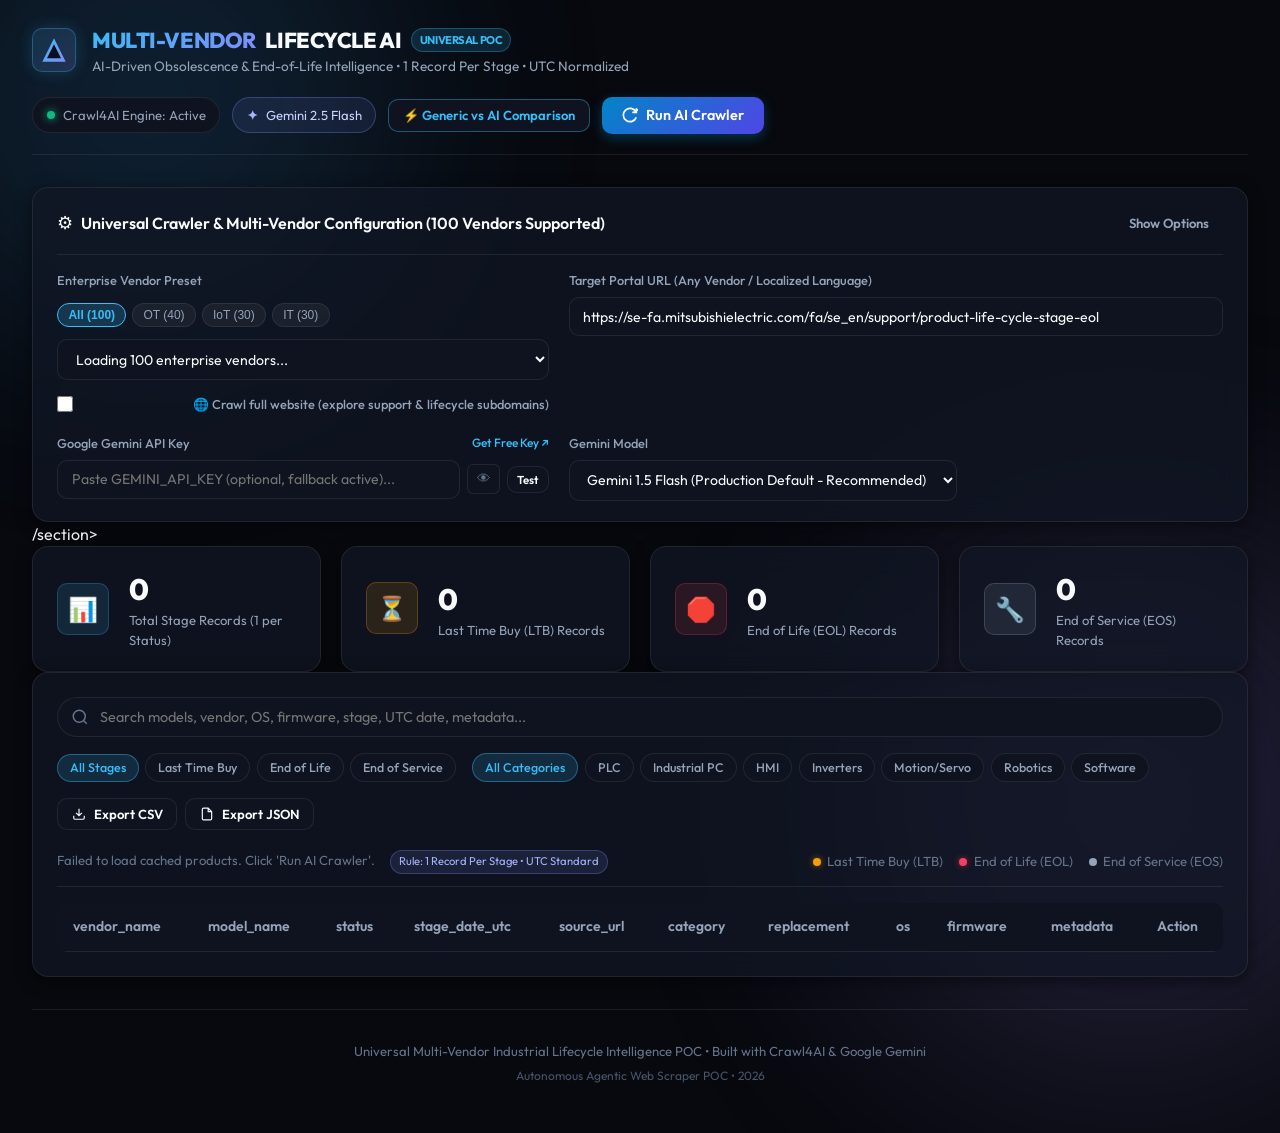
==== web/index.html @ 578382b9 "feat: enterprise multi-vendor lifecycle AI scraper with full site crawl" ====
<!DOCTYPE html>
<html lang="en">
<head>
  <meta charset="UTF-8">
  <meta name="viewport" content="width=device-width, initial-scale=1.0">
  <title>Universal Multi-Vendor EOL & Lifecycle AI Scraper</title>
  <meta name="description" content="AI-powered multi-vendor crawler and structured lifecycle intelligence engine supporting Mitsubishi, Siemens, Schneider, Rockwell and any industrial vendor with Crawl4AI and Google Gemini.">
  <link rel="preconnect" href="https://fonts.googleapis.com">
  <link rel="preconnect" href="https://fonts.gstatic.com" crossorigin>
  <link href="https://fonts.googleapis.com/css2?family=Outfit:wght@300;400;500;600;700;800&family=JetBrains+Mono:wght@400;500;600&display=swap" rel="stylesheet">
  <link rel="stylesheet" href="styles.css">
</head>
<body class="dark-theme">
  <!-- Background Glow Accents -->
  <div class="bg-glow-orb orb-1"></div>
  <div class="bg-glow-orb orb-2"></div>

  <div class="app-layout">
    <!-- Navigation Header -->
    <header class="app-header">
      <div class="brand-container">
        <div class="brand-logo">
          <svg width="28" height="28" viewBox="0 0 24 24" fill="none" stroke="currentColor" stroke-width="2">
            <polygon points="12 2 2 22 22 22" fill="url(#brandGrad)" stroke="none"/>
            <polygon points="12 7 6 19 18 19" fill="#0b0f19" stroke="none"/>
            <defs>
              <linearGradient id="brandGrad" x1="0%" y1="0%" x2="100%" y2="100%">
                <stop offset="0%" stop-color="#38bdf8"/>
                <stop offset="100%" stop-color="#818cf8"/>
              </linearGradient>
            </defs>
          </svg>
        </div>
        <div>
          <div class="brand-title">
            <span class="gradient-text">MULTI-VENDOR</span> LIFECYCLE AI
            <span class="badge badge-poc">UNIVERSAL POC</span>
          </div>
          <div class="brand-subtitle">AI-Driven Obsolescence & End-of-Life Intelligence &bull; 1 Record Per Stage &bull; UTC Normalized</div>
        </div>
      </div>

      <div class="header-status">
        <div class="status-pill" id="crawlerStatusPill">
          <span class="status-dot"></span>
          <span class="status-text">Crawl4AI Engine: Active</span>
        </div>
        <div class="status-pill ai-pill" id="geminiStatusPill">
          <span class="ai-icon">✦</span>
          <span class="status-text" id="geminiModelLabel">Gemini 2.5 Flash</span>
        </div>
        <button class="btn btn-secondary btn-sm" id="openComparisonBtn" style="border-color: rgba(56, 189, 248, 0.4); color: var(--accent-cyan);">
          ⚡ Generic vs AI Comparison
        </button>
        <button class="btn btn-primary" id="triggerCrawlBtn">
          <svg width="16" height="16" viewBox="0 0 24 24" fill="none" stroke="currentColor" stroke-width="2.5">
            <path d="M21.5 2v6h-6M21.34 15.57a10 10 0 1 1-.57-8.38l5.67-5.67"/>
          </svg>
          Run AI Crawler
        </button>
      </div>
    </header>

    <!-- Main Container -->
    <main class="main-content">
      <!-- AI Crawler Control Console -->
      <section class="control-panel glass-panel">
        <div class="panel-header">
          <div class="panel-title-group">
            <span class="panel-icon">⚙</span>
            <h3>Universal Crawler & Multi-Vendor Configuration (100 Vendors Supported)</h3>
          </div>
          <button class="btn btn-ghost btn-sm" id="toggleConfigBtn">Show Options</button>
        </div>

        <div class="config-grid" id="configGrid">
          <div class="form-group">
            <label for="vendorPresetSelect">Enterprise Vendor Preset</label>
            <div class="sector-filter-group" id="sectorFilterGroup">
              <button class="sector-pill active" data-sector="ALL">All (100)</button>
              <button class="sector-pill" data-sector="OT">OT (40)</button>
              <button class="sector-pill" data-sector="IoT">IoT (30)</button>
              <button class="sector-pill" data-sector="IT">IT (30)</button>
            </div>
            <select id="vendorPresetSelect" class="form-select" style="margin-top: 0.4rem;">
              <option value="">Loading 100 enterprise vendors...</option>
            </select>
            <label class="site-crawl-toggle">
              <input type="checkbox" id="siteCrawlCheckbox">
              <span>🌐 Crawl full website (explore support & lifecycle subdomains)</span>
            </label>
          </div>

          <div class="form-group" style="grid-column: span 2;">
            <label for="targetUrlInput">Target Portal URL (Any Vendor / Localized Language)</label>
            <input type="url" id="targetUrlInput" class="form-input" value="https://se-fa.mitsubishielectric.com/fa/se_en/support/product-life-cycle-stage-eol" placeholder="Enter any vendor URL...">
          </div>

          <div class="form-group">
            <label for="geminiApiKeyInput">
              Google Gemini API Key
              <a href="https://aistudio.google.com/app/apikey" target="_blank" class="helper-link">Get Free Key ↗</a>
            </label>
            <div class="input-with-action">
              <input type="password" id="geminiApiKeyInput" class="form-input" placeholder="Paste GEMINI_API_KEY (optional, fallback active)...">
              <button class="btn-input-action" id="toggleApiKeyVisibility" title="Toggle visibility">👁</button>
              <button type="button" class="btn btn-secondary btn-sm" id="testKeyBtn" style="padding: 0.3rem 0.6rem; font-size: 0.72rem; flex-shrink: 0;">Test</button>
            </div>
            <div id="keyValidationStatus" style="font-size: 0.75rem; margin-top: 0.35rem; display: none;"></div>
          </div>

          <div class="form-group">
            <label for="geminiModelSelect">Gemini Model</label>
            <select id="geminiModelSelect" class="form-select">
              <option value="gemini-1.5-flash" selected>Gemini 1.5 Flash (Production Default - Recommended)</option>
              <option value="gemini-2.0-flash">Gemini 2.0 Flash (Next-Gen Fast)</option>
              <option value="gemini-3.8-flash">Gemini 3.8 Flash (Latest)</option>
              <option value="gemini-1.5-pro">Gemini 1.5 Pro (Deep Multilingual Reasoning)</option>
            </select>
          </div>
        </div>

        <!-- Crawler Progress Live Banner & 6-Stage Stepper -->
        <div class="crawler-progress-bar" id="crawlerProgressContainer" style="display: none; flex-direction: column; gap: 0.75rem;">
          <div class="progress-info">
            <div class="spinner"></div>
            <span id="crawlerProgressText">Initializing Crawl4AI headless browser...</span>
          </div>
          <div class="progress-track">
            <div class="progress-fill" id="crawlerProgressFill"></div>
          </div>
          <!-- 6-Stage Workflow Stepper -->
          <div class="workflow-stepper" id="workflowStepper">
            <div class="step-item" id="stepDiscovery"><span class="step-num">1</span> Discovery</div>
            <div class="step-divider"></div>
            <div class="step-item" id="stepExtraction"><span class="step-num">2</span> Extraction</div>
            <div class="step-divider"></div>
            <div class="step-item" id="stepNormalisation"><span class="step-num">3</span> Normalisation</div>
            <div class="step-divider"></div>
            <div class="step-item" id="stepSanitisation"><span class="step-num">4</span> Sanitisation</div>
            <div class="step-divider"></div>
            <div class="step-item" id="stepDeduplication"><span class="step-num">5</span> Deduplication</div>
            <div class="step-divider"></div>
            <div class="step-item" id="stepExport"><span class="step-num">6</span> Export</div>
          </div>
        </div>
      </section>/section>

      <!-- Key Metrics Row (Reflecting 1 Record Per Stage) -->
      <section class="metrics-grid">
        <div class="metric-card glass-panel">
          <div class="metric-icon metric-blue">📊</div>
          <div class="metric-data">
            <div class="metric-value" id="metricTotal">0</div>
            <div class="metric-label">Total Stage Records (1 per Status)</div>
          </div>
        </div>

        <div class="metric-card glass-panel">
          <div class="metric-icon metric-amber">⏳</div>
          <div class="metric-data">
            <div class="metric-value" id="metricLtb">0</div>
            <div class="metric-label">Last Time Buy (LTB) Records</div>
          </div>
        </div>

        <div class="metric-card glass-panel">
          <div class="metric-icon metric-rose">🛑</div>
          <div class="metric-data">
            <div class="metric-value" id="metricEol">0</div>
            <div class="metric-label">End of Life (EOL) Records</div>
          </div>
        </div>

        <div class="metric-card glass-panel">
          <div class="metric-icon metric-slate">🔧</div>
          <div class="metric-data">
            <div class="metric-value" id="metricEos">0</div>
            <div class="metric-label">End of Service (EOS) Records</div>
          </div>
        </div>
      </section>

      <!-- Scraped Data Table Section -->
      <section class="data-section glass-panel">
        <div class="table-toolbar">
          <div class="search-box">
            <svg width="18" height="18" viewBox="0 0 24 24" fill="none" stroke="currentColor" stroke-width="2">
              <circle cx="11" cy="11" r="8"/>
              <line x1="21" y1="21" x2="16.65" y2="16.65"/>
            </svg>
            <input type="text" id="searchInput" placeholder="Search models, vendor, OS, firmware, stage, UTC date, metadata...">
            <button class="clear-search-btn" id="clearSearchBtn" style="display: none;">✕</button>
          </div>

          <div class="toolbar-actions">
            <!-- Stage Filter Pills -->
            <div class="filter-pills" id="stagePillContainer">
              <button class="pill active" data-stage="ALL">All Stages</button>
              <button class="pill" data-stage="LTB">Last Time Buy</button>
              <button class="pill" data-stage="EOL">End of Life</button>
              <button class="pill" data-stage="EOS">End of Service</button>
            </div>

            <!-- Category Filter Pills -->
            <div class="filter-pills" id="categoryPillContainer">
              <button class="pill active" data-category="ALL">All Categories</button>
              <button class="pill" data-category="PLC">PLC</button>
              <button class="pill" data-category="MELIPC">Industrial PC</button>
              <button class="pill" data-category="HMI">HMI</button>
              <button class="pill" data-category="Inverter">Inverters</button>
              <button class="pill" data-category="Motion">Motion/Servo</button>
              <button class="pill" data-category="Robot">Robotics</button>
              <button class="pill" data-category="Software">Software</button>
            </div>

            <div class="export-btn-group">
              <button class="btn btn-secondary btn-sm" id="exportCsvBtn" title="Export as CSV spreadsheet with Metadata column">
                <svg width="14" height="14" viewBox="0 0 24 24" fill="none" stroke="currentColor" stroke-width="2">
                  <path d="M21 15v4a2 2 0 0 1-2 2H5a2 2 0 0 1-2-2v-4M7 10l5 5 5-5M12 15V3"/>
                </svg>
                Export CSV
              </button>
              <button class="btn btn-secondary btn-sm" id="exportJsonBtn" title="Export raw JSON dataset with Metadata dictionaries">
                <svg width="14" height="14" viewBox="0 0 24 24" fill="none" stroke="currentColor" stroke-width="2">
                  <path d="M14 2H6a2 2 0 0 0-2 2v16a2 2 0 0 0 2 2h12a2 2 0 0 0 2-2V8zM14 2v6h6"/>
                </svg>
                Export JSON
              </button>
            </div>
          </div>
        </div>

        <!-- Filter Count Subtitle & Rules Banner -->
        <div class="table-meta-bar">
          <div>
            <span id="resultsCount">Showing 0 records</span>
            <span class="meta-tag-pill">Rule: 1 Record Per Stage &bull; UTC Standard</span>
          </div>
          <div class="stage-legend">
            <span class="legend-item"><span class="legend-dot dot-ltb"></span> Last Time Buy (LTB)</span>
            <span class="legend-item"><span class="legend-dot dot-eol"></span> End of Life (EOL)</span>
            <span class="legend-item"><span class="legend-dot dot-eos"></span> End of Service (EOS)</span>
          </div>
        </div>

        <!-- Main Product Table -->
        <div class="table-responsive">
          <table class="products-table" id="productsTable">
            <thead>
              <tr>
                <th data-sort="vendor_name">vendor_name</th>
                <th data-sort="model_name">model_name</th>
                <th data-sort="status">status</th>
                <th data-sort="stage_date_utc" class="sorted-asc">stage_date_utc</th>
                <th>source_url</th>
                <th data-sort="category">category</th>
                <th data-sort="replacement">replacement</th>
                <th data-sort="os">os</th>
                <th data-sort="firmware">firmware</th>
                <th>metadata</th>
                <th>Action</th>
              </tr>
            </thead>
            <tbody id="tableBody">
              <!-- Dynamically Populated by app.js -->
            </tbody>
          </table>
        </div>

        <!-- Empty State -->
        <div class="empty-state" id="emptyState" style="display: none;">
          <div class="empty-icon">🔍</div>
          <h4>No matching records found</h4>
          <p>Try clearing your search query or switching categories/stages.</p>
        </div>
      </section>
    </main>

    <!-- Detail & Metadata Modal Drawer -->
    <div class="modal-backdrop" id="detailModal">
      <div class="modal-card glass-panel">
        <div class="modal-header">
          <div>
            <div class="modal-subtitle" id="modalVendor">Vendor Name</div>
            <h2 class="modal-title" id="modalTitle">Model Name</h2>
          </div>
          <button class="modal-close-btn" id="closeModalBtn">✕</button>
        </div>
        <div class="modal-body" id="modalBody">
          <!-- Dynamic detail view & Metadata inspection -->
        </div>
      </div>
    </div>

    <!-- Generic IDE Crawler vs AI Crawler Comparison Modal -->
    <div class="modal-backdrop" id="comparisonModal">
      <div class="modal-card glass-panel comparison-modal-card">
        <div class="modal-header">
          <div>
            <div class="modal-subtitle">Architectural & Capability Assessment</div>
            <h2 class="modal-title">Generic IDE Crawler vs. Enterprise AI Crawler</h2>
          </div>
          <button class="modal-close-btn" id="closeComparisonBtn">✕</button>
        </div>
        <div class="modal-body" id="comparisonModalBody">
          <p style="color: var(--text-secondary); margin-bottom: 1rem; font-size: 0.9rem;">
            Comparative analysis of traditional static crawlers (Scrapy, BeautifulSoup, fixed CSS/XPath) versus an Enterprise AI Crawler (Crawl4AI headless Chromium + Google Gemini 2.5 Flash) for heterogeneous OT/IoT/IT lifecycle intelligence.
          </p>
          <div id="comparisonTableContainer">
            <div class="spinner"></div> Loading comparison matrix...
          </div>
        </div>
      </div>
    </div>

    <!-- Footer -->
    <footer class="app-footer">
      <div>Universal Multi-Vendor Industrial Lifecycle Intelligence POC &bull; Built with Crawl4AI & Google Gemini</div>
      <div class="footer-meta">Autonomous Agentic Web Scraper POC &bull; 2026</div>
    </footer>
  </div>

  <script src="app.js"></script>
</body>
</html>
---- web/styles.css ----
/* =====================================================================
   Mitsubishi Electric EOL AI Intelligence Dashboard - Design System
   Handcrafted modern CSS: Glassmorphism, tailored HSL palettes, smooth micro-interactions
   ===================================================================== */

:root {
  --bg-main: #07090e;
  --bg-surface: #0e131f;
  --bg-surface-elevated: #151c2d;
  --bg-card: rgba(18, 24, 38, 0.7);
  --bg-card-hover: rgba(26, 35, 54, 0.85);
  
  --border-subtle: rgba(255, 255, 255, 0.08);
  --border-focus: #38bdf8;
  
  --text-primary: #f8fafc;
  --text-secondary: #94a3b8;
  --text-muted: #64748b;
  
  --accent-cyan: #38bdf8;
  --accent-indigo: #818cf8;
  --accent-emerald: #10b981;
  --accent-amber: #f59e0b;
  --accent-rose: #f43f5e;
  --accent-purple: #c084fc;
  
  --shadow-sm: 0 2px 4px rgba(0, 0, 0, 0.4);
  --shadow-md: 0 4px 16px rgba(0, 0, 0, 0.5);
  --shadow-lg: 0 8px 32px rgba(0, 0, 0, 0.6);
  --shadow-glow: 0 0 24px rgba(56, 189, 248, 0.25);
  
  --radius-sm: 6px;
  --radius-md: 10px;
  --radius-lg: 16px;
  --radius-full: 9999px;
  
  --font-sans: 'Outfit', -apple-system, BlinkMacSystemFont, 'Segoe UI', Roboto, sans-serif;
  --font-mono: 'JetBrains Mono', monospace;
  
  --transition-fast: 0.15s cubic-bezier(0.4, 0, 0.2, 1);
  --transition-normal: 0.25s cubic-bezier(0.4, 0, 0.2, 1);
}

*, *::before, *::after {
  box-sizing: border-box;
  margin: 0;
  padding: 0;
}

body {
  font-family: var(--font-sans);
  background-color: var(--bg-main);
  color: var(--text-primary);
  line-height: 1.5;
  min-height: 100vh;
  overflow-x: hidden;
  position: relative;
  -webkit-font-smoothing: antialiased;
}

/* Background Glowing Orbs */
.bg-glow-orb {
  position: fixed;
  border-radius: 50%;
  filter: blur(120px);
  pointer-events: none;
  z-index: 0;
  opacity: 0.15;
}

.orb-1 {
  width: 500px;
  height: 500px;
  background: radial-gradient(circle, #38bdf8 0%, #3b82f6 100%);
  top: -150px;
  left: -100px;
}

.orb-2 {
  width: 600px;
  height: 600px;
  background: radial-gradient(circle, #818cf8 0%, #c084fc 100%);
  bottom: -200px;
  right: -150px;
}

.app-layout {
  position: relative;
  z-index: 1;
  max-width: 1440px;
  margin: 0 auto;
  padding: 1.5rem 2rem 3rem;
  display: flex;
  flex-direction: column;
  gap: 2rem;
}

/* Glassmorphism Panel */
.glass-panel {
  background: var(--bg-card);
  backdrop-filter: blur(16px);
  -webkit-backdrop-filter: blur(16px);
  border: 1px solid var(--border-subtle);
  border-radius: var(--radius-lg);
  box-shadow: var(--shadow-md);
  transition: border-color var(--transition-normal);
}

.glass-panel:hover {
  border-color: rgba(255, 255, 255, 0.14);
}

/* Header */
.app-header {
  display: flex;
  justify-content: space-between;
  align-items: center;
  padding-bottom: 1.25rem;
  border-bottom: 1px solid var(--border-subtle);
  flex-wrap: wrap;
  gap: 1.25rem;
}

.brand-container {
  display: flex;
  align-items: center;
  gap: 1rem;
}

.brand-logo {
  width: 44px;
  height: 44px;
  border-radius: var(--radius-md);
  background: linear-gradient(135deg, rgba(56, 189, 248, 0.15), rgba(129, 140, 248, 0.2));
  border: 1px solid rgba(56, 189, 248, 0.3);
  display: flex;
  align-items: center;
  justify-content: center;
  box-shadow: 0 0 16px rgba(56, 189, 248, 0.2);
}

.brand-title {
  font-size: 1.35rem;
  font-weight: 800;
  letter-spacing: -0.02em;
  display: flex;
  align-items: center;
  gap: 0.6rem;
}

.brand-subtitle {
  font-size: 0.85rem;
  color: var(--text-secondary);
  font-weight: 400;
}

.gradient-text {
  background: linear-gradient(135deg, #38bdf8 0%, #818cf8 100%);
  -webkit-background-clip: text;
  -webkit-text-fill-color: transparent;
}

.badge-poc {
  background: rgba(56, 189, 248, 0.15);
  color: var(--accent-cyan);
  border: 1px solid rgba(56, 189, 248, 0.3);
  font-size: 0.7rem;
  font-weight: 700;
  padding: 0.15rem 0.5rem;
  border-radius: var(--radius-full);
}

.header-status {
  display: flex;
  align-items: center;
  gap: 0.75rem;
  flex-wrap: wrap;
}

.status-pill {
  display: inline-flex;
  align-items: center;
  gap: 0.5rem;
  padding: 0.45rem 0.85rem;
  border-radius: var(--radius-full);
  background: var(--bg-surface);
  border: 1px solid var(--border-subtle);
  font-size: 0.82rem;
  color: var(--text-secondary);
}

.status-dot {
  width: 8px;
  height: 8px;
  border-radius: 50%;
  background-color: var(--accent-emerald);
  box-shadow: 0 0 8px var(--accent-emerald);
  animation: pulse 2s infinite;
}

@keyframes pulse {
  0%, 100% { opacity: 1; transform: scale(1); }
  50% { opacity: 0.5; transform: scale(0.9); }
}

.ai-pill {
  border-color: rgba(129, 140, 248, 0.3);
  background: rgba(129, 140, 248, 0.1);
  color: #c7d2fe;
}

.ai-icon {
  color: #a5b4fc;
  font-weight: bold;
}

/* Buttons */
.btn {
  display: inline-flex;
  align-items: center;
  gap: 0.5rem;
  font-family: var(--font-sans);
  font-size: 0.9rem;
  font-weight: 600;
  padding: 0.6rem 1.25rem;
  border-radius: var(--radius-md);
  border: none;
  cursor: pointer;
  transition: all var(--transition-fast);
  text-decoration: none;
}

.btn-primary {
  background: linear-gradient(135deg, #0284c7 0%, #4f46e5 100%);
  color: #ffffff;
  box-shadow: 0 4px 12px rgba(2, 132, 199, 0.35);
}

.btn-primary:hover {
  background: linear-gradient(135deg, #0369a1 0%, #4338ca 100%);
  box-shadow: 0 6px 20px rgba(2, 132, 199, 0.5);
  transform: translateY(-1px);
}

.btn-primary:active {
  transform: translateY(0);
}

.btn-secondary {
  background: var(--bg-surface);
  color: var(--text-primary);
  border: 1px solid var(--border-subtle);
}

.btn-secondary:hover {
  background: var(--bg-surface-elevated);
  border-color: rgba(255, 255, 255, 0.2);
}

.btn-ghost {
  background: transparent;
  color: var(--text-secondary);
}

.btn-ghost:hover {
  color: var(--text-primary);
  background: rgba(255, 255, 255, 0.05);
}

.btn-sm {
  padding: 0.45rem 0.85rem;
  font-size: 0.82rem;
}

/* Control Panel */
.control-panel {
  padding: 1.25rem 1.5rem;
}

.panel-header {
  display: flex;
  justify-content: space-between;
  align-items: center;
}

.panel-title-group {
  display: flex;
  align-items: center;
  gap: 0.5rem;
}

.panel-title-group h3 {
  font-size: 1rem;
  font-weight: 600;
  color: var(--text-primary);
}

.panel-icon {
  font-size: 1.1rem;
}

.config-grid {
  display: grid;
  grid-template-columns: 2fr 1.5fr 1fr;
  gap: 1.25rem;
  margin-top: 1rem;
  padding-top: 1rem;
  border-top: 1px solid var(--border-subtle);
}

.form-group {
  display: flex;
  flex-direction: column;
  gap: 0.4rem;
}

.form-group label {
  font-size: 0.8rem;
  font-weight: 500;
  color: var(--text-secondary);
  display: flex;
  justify-content: space-between;
}

.helper-link {
  color: var(--accent-cyan);
  text-decoration: none;
  font-size: 0.75rem;
}

.helper-link:hover {
  text-decoration: underline;
}

.form-input, .form-select {
  background: var(--bg-surface);
  border: 1px solid var(--border-subtle);
  border-radius: var(--radius-md);
  padding: 0.6rem 0.85rem;
  color: var(--text-primary);
  font-family: var(--font-sans);
  font-size: 0.88rem;
  outline: none;
  transition: border-color var(--transition-fast);
}

.form-input:focus, .form-select:focus {
  border-color: var(--border-focus);
  box-shadow: 0 0 0 2px rgba(56, 189, 248, 0.2);
}

.input-with-action {
  display: flex;
  align-items: center;
  gap: 0.4rem;
}

.input-with-action .form-input {
  flex: 1;
}

.btn-input-action {
  background: var(--bg-surface);
  border: 1px solid var(--border-subtle);
  border-radius: var(--radius-sm);
  color: var(--text-muted);
  cursor: pointer;
  padding: 0.45rem 0.55rem;
  font-size: 0.85rem;
  line-height: 1;
  transition: all var(--transition-fast);
}

.btn-input-action:hover {
  color: var(--text-primary);
  border-color: rgba(255, 255, 255, 0.25);
}

.btn-input-action:hover {
  color: var(--text-primary);
}

/* Live Crawler Progress Bar */
.crawler-progress-bar {
  margin-top: 1rem;
  padding-top: 1rem;
  border-top: 1px solid var(--border-subtle);
  display: flex;
  flex-direction: column;
  gap: 0.5rem;
}

.progress-info {
  display: flex;
  align-items: center;
  gap: 0.75rem;
  font-size: 0.85rem;
  color: var(--accent-cyan);
}

.spinner {
  width: 16px;
  height: 16px;
  border: 2px solid rgba(56, 189, 248, 0.2);
  border-top-color: var(--accent-cyan);
  border-radius: 50%;
  animation: spin 0.8s linear infinite;
}

@keyframes spin {
  to { transform: rotate(360deg); }
}

.progress-track {
  width: 100%;
  height: 6px;
  background: var(--bg-surface);
  border-radius: var(--radius-full);
  overflow: hidden;
}

.progress-fill {
  height: 100%;
  width: 30%;
  background: linear-gradient(90deg, #38bdf8, #818cf8);
  border-radius: var(--radius-full);
  transition: width 0.4s ease;
  animation: progressAnimation 2s infinite ease-in-out;
}

@keyframes progressAnimation {
  0% { transform: translateX(-100%); width: 40%; }
  50% { transform: translateX(50%); width: 60%; }
  100% { transform: translateX(250%); width: 40%; }
}

/* Metrics Grid */
.metrics-grid {
  display: grid;
  grid-template-columns: repeat(auto-fit, minmax(240px, 1fr));
  gap: 1.25rem;
}

.metric-card {
  padding: 1.25rem 1.5rem;
  display: flex;
  align-items: center;
  gap: 1.25rem;
}

.metric-icon {
  width: 52px;
  height: 52px;
  border-radius: var(--radius-md);
  display: flex;
  align-items: center;
  justify-content: center;
  font-size: 1.5rem;
  flex-shrink: 0;
}

.metric-blue {
  background: rgba(56, 189, 248, 0.12);
  border: 1px solid rgba(56, 189, 248, 0.25);
}

.metric-amber {
  background: rgba(245, 158, 11, 0.12);
  border: 1px solid rgba(245, 158, 11, 0.25);
}

.metric-purple {
  background: rgba(192, 132, 252, 0.12);
  border: 1px solid rgba(192, 132, 252, 0.25);
}

.metric-emerald {
  background: rgba(16, 185, 129, 0.12);
  border: 1px solid rgba(16, 185, 129, 0.25);
}

.metric-rose {
  background: rgba(244, 63, 94, 0.12);
  border: 1px solid rgba(244, 63, 94, 0.25);
}

.metric-slate {
  background: rgba(148, 163, 184, 0.12);
  border: 1px solid rgba(148, 163, 184, 0.25);
}

.metric-value {
  font-size: 1.85rem;
  font-weight: 800;
  letter-spacing: -0.02em;
  color: var(--text-primary);
}

.metric-label {
  font-size: 0.82rem;
  color: var(--text-secondary);
}

/* Data Section & Table Toolbar */
.data-section {
  padding: 1.5rem;
}

.table-toolbar {
  display: flex;
  justify-content: space-between;
  align-items: center;
  gap: 1rem;
  flex-wrap: wrap;
  margin-bottom: 1.25rem;
}

.search-box {
  position: relative;
  display: flex;
  align-items: center;
  flex: 1;
  min-width: 280px;
}

.search-box svg {
  position: absolute;
  left: 0.9rem;
  color: var(--text-muted);
  pointer-events: none;
}

.search-box input {
  width: 100%;
  background: var(--bg-surface);
  border: 1px solid var(--border-subtle);
  border-radius: var(--radius-full);
  padding: 0.65rem 2.5rem 0.65rem 2.6rem;
  color: var(--text-primary);
  font-family: var(--font-sans);
  font-size: 0.9rem;
  outline: none;
  transition: all var(--transition-fast);
}

.search-box input:focus {
  border-color: var(--border-focus);
  box-shadow: 0 0 0 3px rgba(56, 189, 248, 0.15);
}

.clear-search-btn {
  position: absolute;
  right: 0.85rem;
  background: transparent;
  border: none;
  color: var(--text-muted);
  cursor: pointer;
  font-size: 0.9rem;
}

.toolbar-actions {
  display: flex;
  align-items: center;
  gap: 1rem;
  flex-wrap: wrap;
}

.filter-pills {
  display: flex;
  gap: 0.4rem;
  flex-wrap: wrap;
}

.pill {
  background: var(--bg-surface);
  border: 1px solid var(--border-subtle);
  color: var(--text-secondary);
  font-family: var(--font-sans);
  font-size: 0.78rem;
  font-weight: 500;
  padding: 0.35rem 0.75rem;
  border-radius: var(--radius-full);
  cursor: pointer;
  transition: all var(--transition-fast);
}

.pill:hover {
  color: var(--text-primary);
  background: var(--bg-surface-elevated);
}

.pill.active {
  background: rgba(56, 189, 248, 0.15);
  color: var(--accent-cyan);
  border-color: rgba(56, 189, 248, 0.4);
}

.export-btn-group {
  display: flex;
  gap: 0.5rem;
}

/* Meta Bar & Legend */
.table-meta-bar {
  display: flex;
  justify-content: space-between;
  align-items: center;
  font-size: 0.82rem;
  color: var(--text-muted);
  padding-bottom: 0.75rem;
  border-bottom: 1px solid var(--border-subtle);
  margin-bottom: 1rem;
}

.stage-legend {
  display: flex;
  gap: 1rem;
}

.legend-item {
  display: flex;
  align-items: center;
  gap: 0.4rem;
}

.legend-dot {
  width: 8px;
  height: 8px;
  border-radius: 50%;
}

.dot-ltb { background: var(--accent-amber); box-shadow: 0 0 6px rgba(245, 158, 11, 0.5); }
.dot-eol { background: var(--accent-rose); box-shadow: 0 0 6px rgba(244, 63, 94, 0.5); }
.dot-eos { background: #94a3b8; }

/* Responsive Products Table */
.table-responsive {
  overflow-x: auto;
  border-radius: var(--radius-md);
}

.products-table {
  width: 100%;
  border-collapse: collapse;
  text-align: left;
  font-size: 0.875rem;
}

.products-table th {
  background: var(--bg-surface);
  color: var(--text-secondary);
  font-weight: 600;
  padding: 0.85rem 1rem;
  border-bottom: 1px solid var(--border-subtle);
  white-space: nowrap;
  user-select: none;
  cursor: pointer;
  transition: color var(--transition-fast);
}

.products-table th:hover {
  color: var(--text-primary);
}

.products-table td {
  padding: 0.9rem 1rem;
  border-bottom: 1px solid rgba(255, 255, 255, 0.04);
  vertical-align: middle;
}

.products-table tbody tr {
  transition: background var(--transition-fast);
  cursor: pointer;
}

.products-table tbody tr:hover {
  background: var(--bg-card-hover);
}

.model-cell {
  font-weight: 600;
  color: #ffffff;
  font-family: var(--font-mono);
  font-size: 0.85rem;
  letter-spacing: -0.01em;
}

.category-tag {
  display: inline-block;
  font-size: 0.72rem;
  padding: 0.15rem 0.5rem;
  border-radius: var(--radius-sm);
  background: rgba(255, 255, 255, 0.06);
  color: var(--text-secondary);
}

.tech-tag {
  font-family: var(--font-mono);
  font-size: 0.78rem;
  color: #cbd5e1;
  background: rgba(15, 23, 42, 0.6);
  padding: 0.2rem 0.45rem;
  border-radius: var(--radius-sm);
  border: 1px solid rgba(255, 255, 255, 0.05);
  display: inline-block;
}

/* Stage Badges */
.badge-stage {
  display: inline-flex;
  align-items: center;
  gap: 0.35rem;
  font-size: 0.75rem;
  font-weight: 600;
  padding: 0.25rem 0.65rem;
  border-radius: var(--radius-full);
  white-space: nowrap;
}

.badge-ltb {
  background: rgba(245, 158, 11, 0.15);
  color: #fde68a;
  border: 1px solid rgba(245, 158, 11, 0.35);
}

.badge-eol {
  background: rgba(244, 63, 94, 0.15);
  color: #fecdd3;
  border: 1px solid rgba(244, 63, 94, 0.35);
}

.badge-eos {
  background: rgba(148, 163, 184, 0.15);
  color: #cbd5e1;
  border: 1px solid rgba(148, 163, 184, 0.3);
}

.date-text {
  font-family: var(--font-mono);
  font-size: 0.82rem;
  color: var(--accent-cyan);
  font-weight: 600;
  display: inline-flex;
  align-items: center;
  gap: 0.35rem;
}

.utc-tag {
  font-size: 0.65rem;
  font-weight: 700;
  padding: 0.1rem 0.35rem;
  background: rgba(56, 189, 248, 0.15);
  color: #38bdf8;
  border-radius: var(--radius-sm);
  border: 1px solid rgba(56, 189, 248, 0.3);
}

.date-expired {
  color: var(--text-muted);
}

.meta-tag-pill {
  display: inline-block;
  margin-left: 0.75rem;
  font-size: 0.7rem;
  padding: 0.15rem 0.5rem;
  border-radius: var(--radius-full);
  background: rgba(129, 140, 248, 0.12);
  color: #a5b4fc;
  border: 1px solid rgba(129, 140, 248, 0.3);
}

.meta-badge {
  font-family: var(--font-mono);
  font-size: 0.72rem;
  padding: 0.25rem 0.6rem;
  border-radius: var(--radius-sm);
  background: rgba(129, 140, 248, 0.1);
  color: #c7d2fe;
  border: 1px solid rgba(129, 140, 248, 0.25);
  cursor: pointer;
  display: inline-flex;
  align-items: center;
  gap: 0.35rem;
  transition: all var(--transition-fast);
}

.meta-badge:hover {
  background: rgba(129, 140, 248, 0.25);
  border-color: rgba(129, 140, 248, 0.5);
}

.json-dump {
  background: #080b12;
  border: 1px solid rgba(255, 255, 255, 0.08);
  border-radius: var(--radius-md);
  padding: 1rem;
  font-family: var(--font-mono);
  font-size: 0.8rem;
  color: #7dd3fc;
  max-height: 250px;
  overflow-y: auto;
  white-space: pre-wrap;
  word-break: break-all;
}

.link-bulletin {
  color: var(--accent-cyan);
  text-decoration: none;
  font-size: 0.8rem;
  display: inline-flex;
  align-items: center;
  gap: 0.25rem;
}

.link-bulletin:hover {
  text-decoration: underline;
}

.replacement-text {
  font-size: 0.82rem;
  color: #a7f3d0;
}

/* Empty State */
.empty-state {
  text-align: center;
  padding: 4rem 2rem;
}

.empty-icon {
  font-size: 2.5rem;
  margin-bottom: 0.75rem;
  opacity: 0.6;
}

.empty-state h4 {
  font-size: 1.15rem;
  color: var(--text-primary);
  margin-bottom: 0.35rem;
}

.empty-state p {
  color: var(--text-muted);
  font-size: 0.88rem;
}

/* Detail Modal */
.modal-backdrop {
  position: fixed;
  top: 0;
  left: 0;
  width: 100%;
  height: 100%;
  background: rgba(0, 0, 0, 0.75);
  backdrop-filter: blur(8px);
  display: flex;
  align-items: center;
  justify-content: center;
  padding: 1.5rem;
  z-index: 100;
  opacity: 0;
  pointer-events: none;
  transition: opacity var(--transition-normal);
}

.modal-backdrop.open {
  opacity: 1;
  pointer-events: auto;
}

.modal-card {
  width: 100%;
  max-width: 650px;
  max-height: 85vh;
  overflow-y: auto;
  padding: 2rem;
  transform: translateY(20px) scale(0.96);
  transition: transform var(--transition-normal);
}

.modal-backdrop.open .modal-card {
  transform: translateY(0) scale(1);
}

.modal-header {
  display: flex;
  justify-content: space-between;
  align-items: flex-start;
  margin-bottom: 1.5rem;
  padding-bottom: 1rem;
  border-bottom: 1px solid var(--border-subtle);
}

.modal-subtitle {
  font-size: 0.85rem;
  color: var(--accent-cyan);
  font-weight: 600;
  text-transform: uppercase;
  letter-spacing: 0.05em;
}

.modal-title {
  font-size: 1.6rem;
  font-weight: 700;
  color: #ffffff;
  font-family: var(--font-mono);
}

.modal-close-btn {
  background: var(--bg-surface);
  border: 1px solid var(--border-subtle);
  color: var(--text-secondary);
  width: 32px;
  height: 32px;
  border-radius: 50%;
  cursor: pointer;
  display: flex;
  align-items: center;
  justify-content: center;
}

.modal-close-btn:hover {
  color: #fff;
  border-color: #fff;
}

.modal-field {
  margin-bottom: 1.25rem;
}

.modal-field-label {
  font-size: 0.78rem;
  text-transform: uppercase;
  letter-spacing: 0.04em;
  color: var(--text-muted);
  margin-bottom: 0.35rem;
}

.modal-field-value {
  font-size: 0.95rem;
  color: var(--text-primary);
}

.milestones-timeline {
  display: flex;
  flex-direction: column;
  gap: 0.75rem;
  margin-top: 0.5rem;
  border-left: 2px solid rgba(56, 189, 248, 0.3);
  padding-left: 1rem;
}

.timeline-item {
  position: relative;
}

.timeline-item::before {
  content: '';
  position: absolute;
  left: -1.35rem;
  top: 0.35rem;
  width: 8px;
  height: 8px;
  border-radius: 50%;
  background: var(--accent-cyan);
}

/* Footer */
.app-footer {
  text-align: center;
  font-size: 0.82rem;
  color: var(--text-muted);
  padding-top: 2rem;
  border-top: 1px solid var(--border-subtle);
  display: flex;
  flex-direction: column;
  gap: 0.35rem;
}

.footer-meta {
  font-size: 0.75rem;
  color: #475569;
}

/* Responsive adjustments */
@media (max-width: 900px) {
  .config-grid {
    grid-template-columns: 1fr;
  }
  .app-header {
    flex-direction: column;
    align-items: flex-start;
  }
}

/* =====================================================================
   6-Stage Visible Workflow Stepper
   ===================================================================== */
.workflow-stepper {
  display: flex;
  justify-content: space-between;
  align-items: center;
  gap: 0.5rem;
  margin-top: 1rem;
  padding: 0.75rem 1rem;
  background: rgba(15, 23, 42, 0.75);
  border-radius: var(--radius-md);
  border: 1px solid var(--border-subtle);
  overflow-x: auto;
}

.step-item {
  display: flex;
  align-items: center;
  gap: 0.5rem;
  font-size: 0.75rem;
  color: var(--text-muted);
  white-space: nowrap;
  transition: all var(--transition-normal);
}

.step-num {
  width: 22px;
  height: 22px;
  border-radius: 50%;
  background: rgba(255, 255, 255, 0.08);
  display: flex;
  align-items: center;
  justify-content: center;
  font-weight: 700;
  font-size: 0.7rem;
}

.step-item.active {
  color: var(--accent-cyan);
  font-weight: 600;
}

.step-item.active .step-num {
  background: var(--accent-cyan);
  color: #0b0f19;
  box-shadow: 0 0 10px rgba(56, 189, 248, 0.5);
  animation: pulse-step 1.5s infinite;
}

.step-item.completed {
  color: var(--accent-emerald);
}

.step-item.completed .step-num {
  background: var(--accent-emerald);
  color: #0b0f19;
}

@keyframes pulse-step {
  0% { transform: scale(1); }
  50% { transform: scale(1.1); }
  100% { transform: scale(1); }
}

.step-divider {
  width: 16px;
  height: 2px;
  background: rgba(255, 255, 255, 0.1);
  flex-shrink: 0;
}

/* Sector Filter Pills in Config Panel */
.sector-filter-group {
  display: flex;
  gap: 0.35rem;
  margin-top: 0.35rem;
  flex-wrap: wrap;
}

.sector-pill {
  padding: 0.25rem 0.65rem;
  border-radius: var(--radius-full);
  font-size: 0.75rem;
  background: rgba(255, 255, 255, 0.05);
  border: 1px solid var(--border-subtle);
  color: var(--text-secondary);
  cursor: pointer;
  transition: all var(--transition-fast);
}

.sector-pill:hover {
  background: rgba(255, 255, 255, 0.1);
  color: var(--text-primary);
}

.sector-pill.active {
  background: rgba(56, 189, 248, 0.2);
  border-color: var(--accent-cyan);
  color: var(--accent-cyan);
  font-weight: 600;
}

/* Site Crawl Checkbox Toggle */
.site-crawl-toggle {
  display: flex;
  align-items: center;
  gap: 0.5rem;
  margin-top: 0.5rem;
  font-size: 0.82rem;
  color: var(--text-secondary);
  cursor: pointer;
}

.site-crawl-toggle input[type="checkbox"] {
  width: 16px;
  height: 16px;
  accent-color: var(--accent-cyan);
  cursor: pointer;
}

/* Comparison Modal Styling */
.comparison-modal-card {
  max-width: 1000px !important;
  max-height: 85vh;
  overflow-y: auto;
}

.comparison-table {
  width: 100%;
  border-collapse: collapse;
  margin-top: 1rem;
  font-size: 0.85rem;
}

.comparison-table th {
  padding: 0.75rem 1rem;
  background: rgba(15, 23, 42, 0.8);
  color: var(--text-secondary);
  font-weight: 600;
  text-align: left;
  border-bottom: 2px solid var(--border-subtle);
}

.comparison-table td {
  padding: 0.85rem 1rem;
  border-bottom: 1px solid var(--border-subtle);
  vertical-align: top;
}

.comparison-table tr:hover td {
  background: rgba(255, 255, 255, 0.02);
}

.comparison-dim {
  font-weight: 600;
  color: var(--text-primary);
  width: 20%;
}

.comparison-generic {
  color: #fca5a5;
  width: 40%;
  background: rgba(244, 63, 94, 0.04);
}

.comparison-ai {
  color: #6ee7b7;
  width: 40%;
  background: rgba(16, 185, 129, 0.04);
  font-weight: 500;
}

.comparison-badge {
  display: inline-block;
  padding: 0.15rem 0.5rem;
  border-radius: var(--radius-sm);
  font-size: 0.7rem;
  font-weight: 700;
  text-transform: uppercase;
  margin-bottom: 0.35rem;
}

.badge-dim-generic {
  background: rgba(244, 63, 94, 0.15);
  color: #fb7185;
  border: 1px solid rgba(244, 63, 94, 0.3);
}

.badge-dim-ai {
  background: rgba(16, 185, 129, 0.15);
  color: #34d399;
  border: 1px solid rgba(16, 185, 129, 0.3);
}
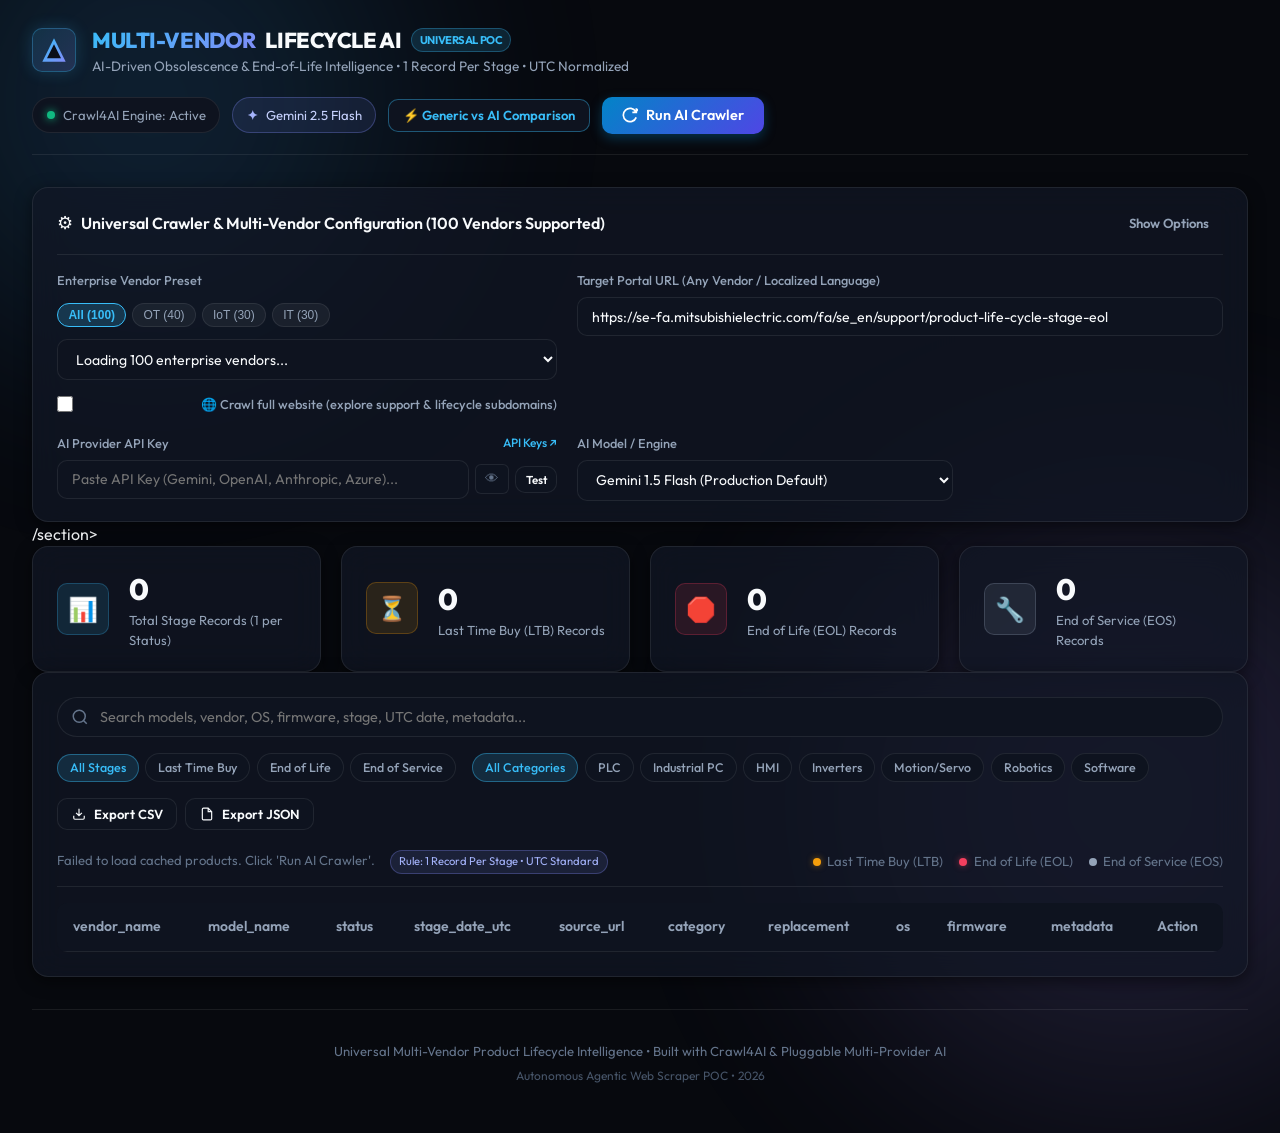
==== commit d7c72f92: "feat: preserve undated EOL products, document 140 vendor terminologies, add CI/CD PR workflow with f" ====
--- a/web/index.html
+++ b/web/index.html
@@ -98,11 +98,11 @@
 
           <div class="form-group">
             <label for="geminiApiKeyInput">
-              Google Gemini API Key
-              <a href="https://aistudio.google.com/app/apikey" target="_blank" class="helper-link">Get Free Key ↗</a>
+              AI Provider API Key
+              <a href="https://aistudio.google.com/app/apikey" target="_blank" class="helper-link">API Keys ↗</a>
             </label>
             <div class="input-with-action">
-              <input type="password" id="geminiApiKeyInput" class="form-input" placeholder="Paste GEMINI_API_KEY (optional, fallback active)...">
+              <input type="password" id="geminiApiKeyInput" class="form-input" placeholder="Paste API Key (Gemini, OpenAI, Anthropic, Azure)...">
               <button class="btn-input-action" id="toggleApiKeyVisibility" title="Toggle visibility">👁</button>
               <button type="button" class="btn btn-secondary btn-sm" id="testKeyBtn" style="padding: 0.3rem 0.6rem; font-size: 0.72rem; flex-shrink: 0;">Test</button>
             </div>
@@ -110,12 +110,14 @@
           </div>
 
           <div class="form-group">
-            <label for="geminiModelSelect">Gemini Model</label>
+            <label for="geminiModelSelect">AI Model / Engine</label>
             <select id="geminiModelSelect" class="form-select">
-              <option value="gemini-1.5-flash" selected>Gemini 1.5 Flash (Production Default - Recommended)</option>
+              <option value="gemini-1.5-flash" selected>Gemini 1.5 Flash (Production Default)</option>
               <option value="gemini-2.0-flash">Gemini 2.0 Flash (Next-Gen Fast)</option>
               <option value="gemini-3.8-flash">Gemini 3.8 Flash (Latest)</option>
-              <option value="gemini-1.5-pro">Gemini 1.5 Pro (Deep Multilingual Reasoning)</option>
+              <option value="gemini-1.5-pro">Gemini 1.5 Pro (Deep Reasoning)</option>
+              <option value="gpt-4o-mini">OpenAI GPT-4o Mini</option>
+              <option value="claude-3-5-haiku-20241022">Anthropic Claude 3.5 Haiku</option>
             </select>
           </div>
         </div>
@@ -316,7 +318,7 @@
 
     <!-- Footer -->
     <footer class="app-footer">
-      <div>Universal Multi-Vendor Industrial Lifecycle Intelligence POC &bull; Built with Crawl4AI & Google Gemini</div>
+      <div>Universal Multi-Vendor Product Lifecycle Intelligence &bull; Built with Crawl4AI & Pluggable Multi-Provider AI</div>
       <div class="footer-meta">Autonomous Agentic Web Scraper POC &bull; 2026</div>
     </footer>
   </div>
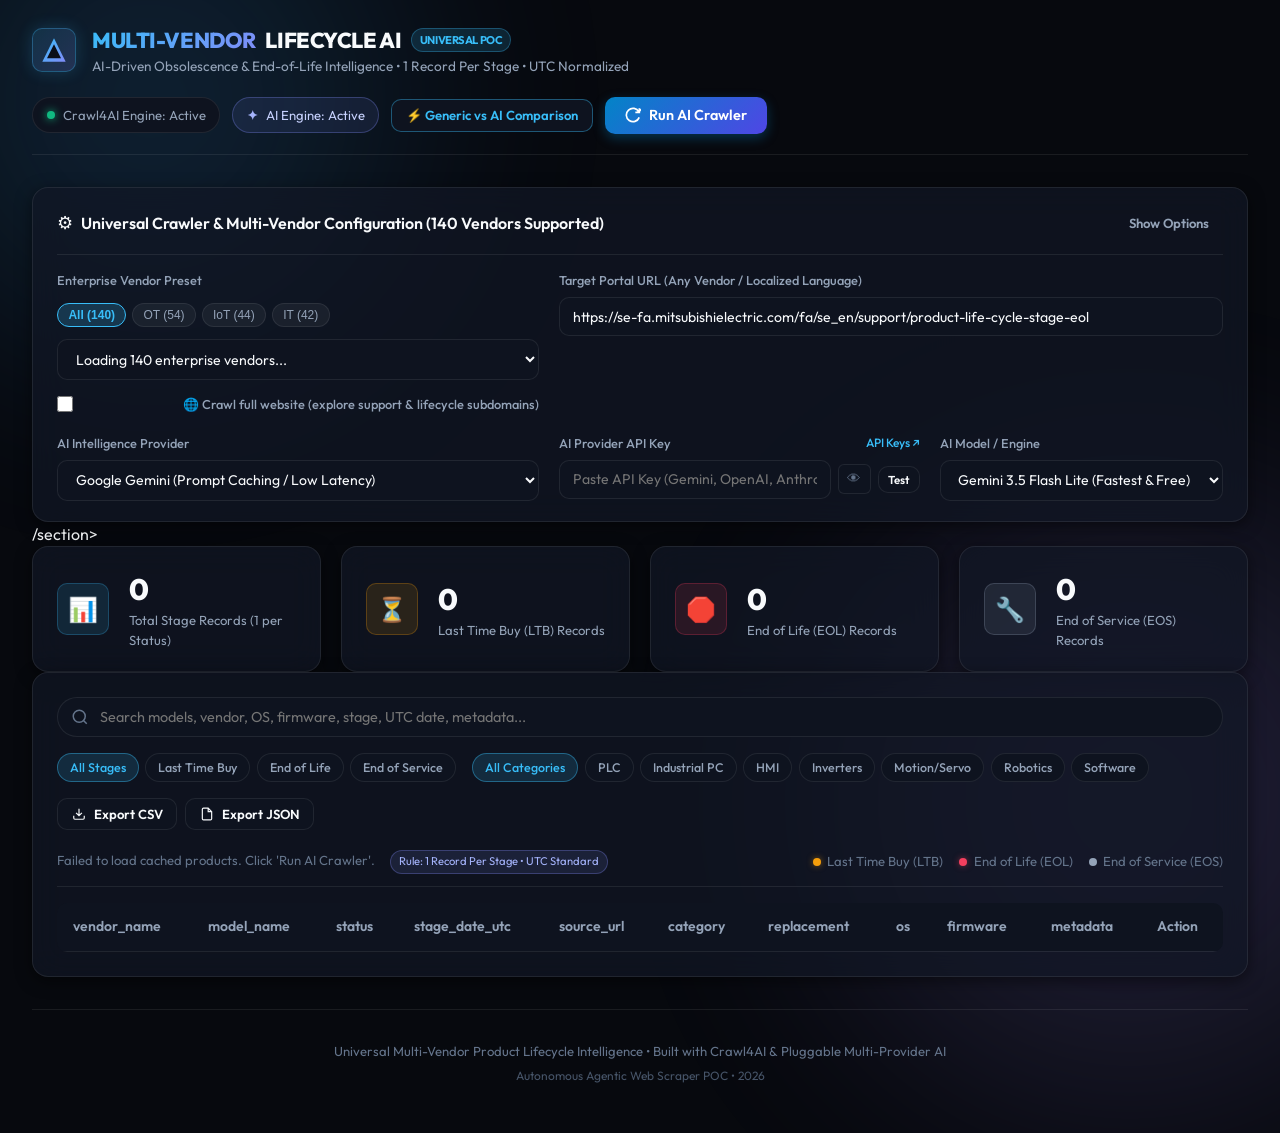
==== commit f5debbd8: "feat: multi-provider AI engine support, 140-vendor status terminology catalog, and generic token opt" ====
--- a/web/index.html
+++ b/web/index.html
@@ -4,7 +4,7 @@
   <meta charset="UTF-8">
   <meta name="viewport" content="width=device-width, initial-scale=1.0">
   <title>Universal Multi-Vendor EOL & Lifecycle AI Scraper</title>
-  <meta name="description" content="AI-powered multi-vendor crawler and structured lifecycle intelligence engine supporting Mitsubishi, Siemens, Schneider, Rockwell and any industrial vendor with Crawl4AI and Google Gemini.">
+  <meta name="description" content="AI-powered multi-vendor crawler and structured lifecycle intelligence engine supporting Mitsubishi, Siemens, Schneider, Rockwell and 140 industrial vendors with Crawl4AI and Universal AI (Gemini, OpenAI, Claude, Azure, AWS Bedrock, Ollama).">
   <link rel="preconnect" href="https://fonts.googleapis.com">
   <link rel="preconnect" href="https://fonts.gstatic.com" crossorigin>
   <link href="https://fonts.googleapis.com/css2?family=Outfit:wght@300;400;500;600;700;800&family=JetBrains+Mono:wght@400;500;600&display=swap" rel="stylesheet">
@@ -47,7 +47,7 @@
         </div>
         <div class="status-pill ai-pill" id="geminiStatusPill">
           <span class="ai-icon">✦</span>
-          <span class="status-text" id="geminiModelLabel">Gemini 2.5 Flash</span>
+          <span class="status-text" id="geminiModelLabel">AI Engine: Active</span>
         </div>
         <button class="btn btn-secondary btn-sm" id="openComparisonBtn" style="border-color: rgba(56, 189, 248, 0.4); color: var(--accent-cyan);">
           ⚡ Generic vs AI Comparison
@@ -68,7 +68,7 @@
         <div class="panel-header">
           <div class="panel-title-group">
             <span class="panel-icon">⚙</span>
-            <h3>Universal Crawler & Multi-Vendor Configuration (100 Vendors Supported)</h3>
+            <h3>Universal Crawler & Multi-Vendor Configuration (140 Vendors Supported)</h3>
           </div>
           <button class="btn btn-ghost btn-sm" id="toggleConfigBtn">Show Options</button>
         </div>
@@ -77,13 +77,13 @@
           <div class="form-group">
             <label for="vendorPresetSelect">Enterprise Vendor Preset</label>
             <div class="sector-filter-group" id="sectorFilterGroup">
-              <button class="sector-pill active" data-sector="ALL">All (100)</button>
-              <button class="sector-pill" data-sector="OT">OT (40)</button>
-              <button class="sector-pill" data-sector="IoT">IoT (30)</button>
-              <button class="sector-pill" data-sector="IT">IT (30)</button>
+              <button class="sector-pill active" data-sector="ALL">All (140)</button>
+              <button class="sector-pill" data-sector="OT">OT (54)</button>
+              <button class="sector-pill" data-sector="IoT">IoT (44)</button>
+              <button class="sector-pill" data-sector="IT">IT (42)</button>
             </div>
             <select id="vendorPresetSelect" class="form-select" style="margin-top: 0.4rem;">
-              <option value="">Loading 100 enterprise vendors...</option>
+              <option value="">Loading 140 enterprise vendors...</option>
             </select>
             <label class="site-crawl-toggle">
               <input type="checkbox" id="siteCrawlCheckbox">
@@ -97,9 +97,21 @@
           </div>
 
           <div class="form-group">
+            <label for="aiProviderSelect">AI Intelligence Provider</label>
+            <select id="aiProviderSelect" class="form-select">
+              <option value="gemini" selected>Google Gemini (Prompt Caching / Low Latency)</option>
+              <option value="openai">OpenAI (GPT-4o, GPT-4o-mini, o1, o3)</option>
+              <option value="anthropic">Anthropic Claude (Sonnet 3.5, Haiku)</option>
+              <option value="azure">Microsoft Azure OpenAI</option>
+              <option value="bedrock">Amazon AWS Bedrock</option>
+              <option value="ollama">Ollama / Local (Zero Cloud)</option>
+            </select>
+          </div>
+
+          <div class="form-group">
             <label for="geminiApiKeyInput">
-              AI Provider API Key
-              <a href="https://aistudio.google.com/app/apikey" target="_blank" class="helper-link">API Keys ↗</a>
+              <span id="apiKeyLabelText">AI Provider API Key</span>
+              <a id="apiKeyPortalLink" href="https://aistudio.google.com/app/apikey" target="_blank" class="helper-link">API Keys ↗</a>
             </label>
             <div class="input-with-action">
               <input type="password" id="geminiApiKeyInput" class="form-input" placeholder="Paste API Key (Gemini, OpenAI, Anthropic, Azure)...">
@@ -112,12 +124,10 @@
           <div class="form-group">
             <label for="geminiModelSelect">AI Model / Engine</label>
             <select id="geminiModelSelect" class="form-select">
-              <option value="gemini-1.5-flash" selected>Gemini 1.5 Flash (Production Default)</option>
+              <option value="gemini-3.5-flash-lite" selected>Gemini 3.5 Flash Lite (Fastest & Free)</option>
+              <option value="gemini-3.5-flash">Gemini 3.5 Flash (Production Default)</option>
               <option value="gemini-2.0-flash">Gemini 2.0 Flash (Next-Gen Fast)</option>
-              <option value="gemini-3.8-flash">Gemini 3.8 Flash (Latest)</option>
               <option value="gemini-1.5-pro">Gemini 1.5 Pro (Deep Reasoning)</option>
-              <option value="gpt-4o-mini">OpenAI GPT-4o Mini</option>
-              <option value="claude-3-5-haiku-20241022">Anthropic Claude 3.5 Haiku</option>
             </select>
           </div>
         </div>
@@ -307,7 +317,7 @@
         </div>
         <div class="modal-body" id="comparisonModalBody">
           <p style="color: var(--text-secondary); margin-bottom: 1rem; font-size: 0.9rem;">
-            Comparative analysis of traditional static crawlers (Scrapy, BeautifulSoup, fixed CSS/XPath) versus an Enterprise AI Crawler (Crawl4AI headless Chromium + Google Gemini 2.5 Flash) for heterogeneous OT/IoT/IT lifecycle intelligence.
+            Comparative analysis of traditional static crawlers (Scrapy, BeautifulSoup, fixed CSS/XPath) versus an Enterprise AI Crawler (Crawl4AI headless Chromium + Multi-Provider AI) for heterogeneous OT/IoT/IT lifecycle intelligence.
           </p>
           <div id="comparisonTableContainer">
             <div class="spinner"></div> Loading comparison matrix...
